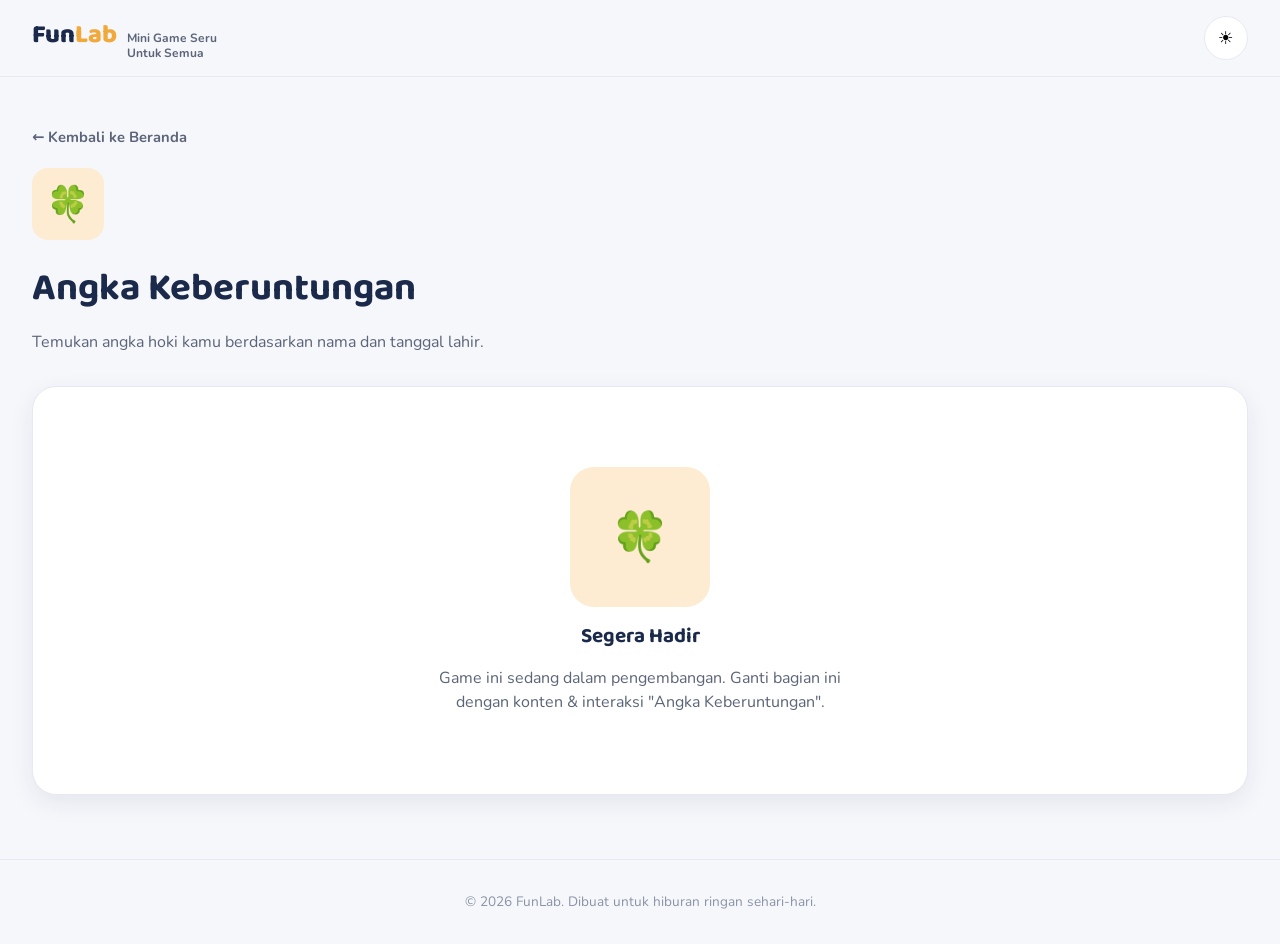
==== games/angka-keberuntungan/index.html @ c27fc66d "Add files via upload" ====
<!DOCTYPE html>
<html lang="id">
<head>
  <meta charset="UTF-8">
  <meta name="viewport" content="width=device-width, initial-scale=1.0">
  <title>Angka Keberuntungan — FunLab</title>
  <meta name="description" content="Temukan angka hoki kamu berdasarkan nama dan tanggal lahir.">
  <link rel="stylesheet" href="../../assets/css/style.css">
  <link rel="stylesheet" href="style.css">
</head>
<body>

  <header class="site-header">
    <div class="container">
      <a href="../../index.html" class="logo">
        <span class="logo-mark">Fun<span>Lab</span></span>
        <span class="logo-tagline">Mini Game Seru<br>Untuk Semua</span>
      </a>
      <button class="theme-toggle" aria-label="Ganti tema">☀️</button>
    </div>
  </header>

  <section class="game-page-hero">
    <div class="container">
      <a href="../../index.html" class="back-link">← Kembali ke Beranda</a>
      <div class="icon-box" style="--cat-bg: var(--gold-100)">🍀</div>
      <h1>Angka Keberuntungan</h1>
      <p>Temukan angka hoki kamu berdasarkan nama dan tanggal lahir.</p>
    </div>
  </section>

  <section class="section" style="padding-top: 0;">
    <div class="container">
      <div class="game-panel">
        <!--
          TODO (Iky): Bangun logika & UI game "Angka Keberuntungan" di sini.
          Elemen di bawah ini hanya placeholder tampilan.
        -->
        <div class="coming-soon">
          <div class="img-placeholder" data-asset="icon-angka-keberuntungan" style="--ph-color: var(--gold-100)">🍀</div>
          <h2>Segera Hadir</h2>
          <p>Game ini sedang dalam pengembangan. Ganti bagian ini dengan konten &amp; interaksi "Angka Keberuntungan".</p>
        </div>
      </div>
    </div>
  </section>

  <footer class="site-footer">
    <div class="container">
      <p>© 2026 FunLab. Dibuat untuk hiburan ringan sehari-hari.</p>
    </div>
  </footer>

  <script src="../../assets/js/main.js"></script>
  <script src="script.js"></script>
</body>
</html>
---- assets/css/style.css ----
/* =========================================================
   FUNLAB — Global Stylesheet
   Dipakai oleh index.html dan semua halaman di /games/*
   ========================================================= */

@import url('https://fonts.googleapis.com/css2?family=Baloo+2:wght@500;600;700;800&family=Nunito:wght@400;600;700;800&display=swap');

:root {
  /* ---- Warna dasar ---- */
  --navy-900: #16213E;
  --navy-800: #1B2A4A;
  --navy-700: #24345C;

  --yellow-500: #FFC93C;
  --yellow-600: #F2A93C;

  --coral-500: #FF6B81;
  --coral-100: #FFE3E8;

  --purple-500: #8B7FD9;
  --purple-100: #ECE9FA;

  --peach-500: #FF8A65;
  --peach-100: #FFE7DE;

  --green-500: #3FB57E;
  --green-100: #DFF5E9;

  --sky-500: #4DB6E5;
  --sky-100: #E1F3FC;

  --gold-500: #F2A93C;
  --gold-100: #FDECD1;

  --bg: #F6F7FB;
  --surface: #FFFFFF;
  --text-900: #1B2333;
  --text-600: #5B6478;
  --text-400: #8A93A6;
  --border: #E7E9F2;

  /* ---- Tipografi ---- */
  --font-display: 'Baloo 2', system-ui, sans-serif;
  --font-body: 'Nunito', system-ui, sans-serif;

  /* ---- Radius & bayangan ---- */
  --radius-lg: 24px;
  --radius-md: 16px;
  --radius-sm: 10px;
  --radius-pill: 999px;

  --shadow-card: 0 8px 24px rgba(27, 42, 74, 0.08);
  --shadow-pop: 0 12px 32px rgba(27, 42, 74, 0.16);
}

* { box-sizing: border-box; }

html {
  scroll-behavior: smooth;
}

body {
  margin: 0;
  font-family: var(--font-body);
  background: var(--bg);
  color: var(--text-900);
  line-height: 1.5;
  -webkit-font-smoothing: antialiased;
}

h1, h2, h3, h4 {
  font-family: var(--font-display);
  margin: 0;
  color: var(--navy-800);
}

p { margin: 0; }

a { text-decoration: none; color: inherit; }

img { max-width: 100%; display: block; }

button { font-family: var(--font-body); cursor: pointer; border: none; }

.container {
  max-width: 1280px;
  margin: 0 auto;
  padding: 0 32px;
}

/* ---- Placeholder gambar ----
   Ganti elemen ini dengan <img src="..."> begitu aset asli sudah ada.
   Warna & ukuran bisa disesuaikan lewat --ph-color di inline style. */
.img-placeholder {
  --ph-color: var(--purple-100);
  background: var(--ph-color);
  border-radius: var(--radius-md);
  display: flex;
  align-items: center;
  justify-content: center;
  color: var(--navy-800);
  font-size: 2rem;
  overflow: hidden;
}

/* =========================================================
   HEADER
   ========================================================= */

.site-header {
  position: sticky;
  top: 0;
  z-index: 50;
  background: rgba(246, 247, 251, 0.9);
  backdrop-filter: blur(8px);
  border-bottom: 1px solid var(--border);
}

.site-header .container {
  display: flex;
  align-items: center;
  justify-content: space-between;
  gap: 24px;
  height: 76px;
}

.logo {
  display: flex;
  align-items: baseline;
  gap: 10px;
}

.logo-mark {
  font-family: var(--font-display);
  font-weight: 800;
  font-size: 1.6rem;
  color: var(--navy-800);
}

.logo-mark span { color: var(--yellow-600); }

.logo-tagline {
  font-size: 0.75rem;
  color: var(--text-600);
  font-weight: 700;
  line-height: 1.2;
  display: none;
}

@media (min-width: 720px) {
  .logo-tagline { display: block; }
}

.main-nav {
  display: flex;
  align-items: center;
  gap: 4px;
  background: var(--surface);
  border: 1px solid var(--border);
  border-radius: var(--radius-pill);
  padding: 4px;
}

.main-nav a {
  display: flex;
  align-items: center;
  gap: 6px;
  padding: 10px 18px;
  border-radius: var(--radius-pill);
  font-weight: 700;
  font-size: 0.92rem;
  color: var(--text-600);
  white-space: nowrap;
}

.main-nav a.active {
  background: var(--navy-800);
  color: #fff;
}

.main-nav { display: none; }

@media (min-width: 960px) {
  .main-nav { display: flex; }
}

.theme-toggle {
  width: 44px;
  height: 44px;
  border-radius: 50%;
  background: var(--surface);
  border: 1px solid var(--border);
  display: flex;
  align-items: center;
  justify-content: center;
  font-size: 1.1rem;
  flex-shrink: 0;
}

/* =========================================================
   HERO
   ========================================================= */

.hero {
  background: radial-gradient(120% 140% at 80% 10%, var(--navy-700) 0%, var(--navy-900) 60%);
  border-radius: 0 0 40px 40px;
  overflow: hidden;
  position: relative;
}

.hero .container {
  display: grid;
  grid-template-columns: 1fr;
  align-items: center;
  gap: 40px;
  padding-top: 56px;
  padding-bottom: 56px;
}

@media (min-width: 900px) {
  .hero .container {
    grid-template-columns: 1.1fr 0.9fr;
    padding-top: 72px;
    padding-bottom: 72px;
  }
}

.hero-copy {
  position: relative;
  z-index: 2;
  color: #fff;
}

.hero-copy h1 {
  color: #fff;
  font-size: clamp(2.2rem, 5vw, 3.2rem);
  font-weight: 800;
  line-height: 1.15;
  margin-bottom: 20px;
}

.hero-copy h1 .accent-yellow { color: var(--yellow-500); }
.hero-copy h1 .accent-coral { color: var(--coral-500); }

.hero-copy p {
  color: rgba(255,255,255,0.72);
  font-size: 1.02rem;
  max-width: 46ch;
  margin-bottom: 28px;
}

.btn-primary {
  display: inline-flex;
  align-items: center;
  gap: 10px;
  background: var(--yellow-500);
  color: var(--navy-900);
  font-family: var(--font-display);
  font-weight: 700;
  font-size: 1rem;
  padding: 16px 28px;
  border-radius: var(--radius-pill);
  box-shadow: var(--shadow-pop);
  transition: transform 0.15s ease;
}

.btn-primary:hover { transform: translateY(-2px); }

.hero-visual {
  position: relative;
  z-index: 1;
  display: flex;
  align-items: center;
  justify-content: center;
}

.hero-visual .img-placeholder {
  width: 100%;
  aspect-ratio: 4 / 3;
  --ph-color: rgba(255,255,255,0.08);
  color: rgba(255,255,255,0.6);
  font-size: 3rem;
  border: 1.5px dashed rgba(255,255,255,0.25);
}

/* =========================================================
   SECTIONS
   ========================================================= */

.section {
  padding: 64px 0;
}

.section-head {
  display: flex;
  align-items: flex-end;
  justify-content: space-between;
  gap: 20px;
  margin-bottom: 28px;
}

.section-title {
  display: flex;
  align-items: center;
  gap: 10px;
  font-size: 1.6rem;
  font-weight: 700;
  margin-bottom: 6px;
}

.section-title .icon { font-size: 1.3rem; }

.section-sub {
  color: var(--text-600);
  font-size: 0.98rem;
}

.btn-ghost {
  display: inline-flex;
  align-items: center;
  gap: 8px;
  background: var(--surface);
  border: 1px solid var(--border);
  padding: 10px 18px;
  border-radius: var(--radius-pill);
  font-weight: 700;
  font-size: 0.9rem;
  color: var(--navy-800);
  white-space: nowrap;
}

/* ---- Grid kartu game populer ---- */

.game-grid {
  display: grid;
  grid-template-columns: repeat(2, 1fr);
  gap: 20px;
}

@media (min-width: 720px) {
  .game-grid { grid-template-columns: repeat(3, 1fr); }
}

@media (min-width: 1080px) {
  .game-grid { grid-template-columns: repeat(6, 1fr); }
}

.game-card {
  background: var(--card-bg, var(--purple-100));
  border-radius: var(--radius-lg);
  padding: 22px;
  display: flex;
  flex-direction: column;
  gap: 16px;
  box-shadow: var(--shadow-card);
  position: relative;
  transition: transform 0.15s ease, box-shadow 0.15s ease;
}

.game-card:hover {
  transform: translateY(-4px);
  box-shadow: var(--shadow-pop);
}

.game-card .img-placeholder {
  width: 100%;
  aspect-ratio: 1 / 1;
  --ph-color: rgba(255,255,255,0.55);
}

.game-card .badge {
  position: absolute;
  top: 18px;
  left: 18px;
  background: var(--navy-800);
  color: #fff;
  font-size: 0.72rem;
  font-weight: 700;
  padding: 5px 12px;
  border-radius: var(--radius-pill);
}

.game-card h3 {
  font-size: 1.08rem;
  display: flex;
  align-items: center;
  justify-content: space-between;
  gap: 8px;
}

.game-card .arrow {
  width: 34px;
  height: 34px;
  border-radius: 50%;
  background: #fff;
  display: flex;
  align-items: center;
  justify-content: center;
  flex-shrink: 0;
  font-size: 0.95rem;
  color: var(--navy-800);
}

.game-card p {
  color: var(--text-600);
  font-size: 0.88rem;
  flex: 1;
}

/* ---- Kategori ---- */

.category-grid {
  display: grid;
  grid-template-columns: 1fr;
  gap: 16px;
}

@media (min-width: 640px) {
  .category-grid { grid-template-columns: repeat(2, 1fr); }
}

@media (min-width: 960px) {
  .category-grid { grid-template-columns: repeat(3, 1fr); }
}

@media (min-width: 1200px) {
  .category-grid { grid-template-columns: repeat(6, 1fr); }
}

.category-card {
  background: var(--surface);
  border: 1px solid var(--border);
  border-radius: var(--radius-md);
  padding: 18px;
  display: flex;
  align-items: center;
  gap: 14px;
}

.category-card .icon-box {
  width: 46px;
  height: 46px;
  border-radius: var(--radius-sm);
  background: var(--cat-bg, var(--coral-100));
  display: flex;
  align-items: center;
  justify-content: center;
  font-size: 1.3rem;
  flex-shrink: 0;
}

.category-card .cat-name {
  font-weight: 800;
  font-size: 0.98rem;
  color: var(--cat-color, var(--coral-500));
  margin-bottom: 2px;
}

.category-card .cat-count {
  font-size: 0.82rem;
  color: var(--text-400);
  font-weight: 700;
}

.category-card .cat-arrow {
  margin-left: auto;
  width: 30px;
  height: 30px;
  border-radius: 50%;
  background: var(--bg);
  display: flex;
  align-items: center;
  justify-content: center;
  font-size: 0.85rem;
  color: var(--text-600);
  flex-shrink: 0;
}

/* =========================================================
   FOOTER
   ========================================================= */

.site-footer {
  border-top: 1px solid var(--border);
  padding: 32px 0;
  color: var(--text-400);
  font-size: 0.85rem;
  text-align: center;
}

/* =========================================================
   MODE GELAP
   Diaktifkan lewat tombol ☀️/🌙 di header (lihat main.js)
   ========================================================= */

body[data-theme="dark"] {
  --bg: #0F1524;
  --surface: #1B2333;
  --text-900: #F2F4FA;
  --text-600: #AEB6CC;
  --text-400: #7C859E;
  --border: #2A3350;
}

body[data-theme="dark"] .site-header {
  background: rgba(15, 21, 36, 0.85);
}

body[data-theme="dark"] h1,
body[data-theme="dark"] h2,
body[data-theme="dark"] h3,
body[data-theme="dark"] h4 {
  color: var(--text-900);
}

/* =========================================================
   HALAMAN GAME (placeholder)
   ========================================================= */

.game-page-hero {
  padding: 48px 0 32px;
}

.game-page-hero .back-link {
  display: inline-flex;
  align-items: center;
  gap: 8px;
  font-weight: 700;
  color: var(--text-600);
  margin-bottom: 20px;
  font-size: 0.92rem;
}

.game-page-hero .icon-box {
  width: 72px;
  height: 72px;
  border-radius: var(--radius-md);
  display: flex;
  align-items: center;
  justify-content: center;
  font-size: 2.2rem;
  margin-bottom: 20px;
  background: var(--cat-bg, var(--purple-100));
}

.game-page-hero h1 {
  font-size: clamp(1.8rem, 4vw, 2.4rem);
  margin-bottom: 12px;
}

.game-page-hero p {
  color: var(--text-600);
  max-width: 60ch;
  font-size: 1rem;
}

.game-panel {
  background: var(--surface);
  border: 1px solid var(--border);
  border-radius: var(--radius-lg);
  padding: 32px;
  box-shadow: var(--shadow-card);
}

.coming-soon {
  display: flex;
  flex-direction: column;
  align-items: center;
  text-align: center;
  gap: 14px;
  padding: 48px 20px;
}

.coming-soon .img-placeholder {
  width: 140px;
  height: 140px;
  border-radius: var(--radius-lg);
  font-size: 3rem;
}

.coming-soon h2 {
  font-size: 1.3rem;
}

.coming-soon p {
  color: var(--text-600);
  max-width: 42ch;
}
---- games/angka-keberuntungan/style.css ----
/* Angka Keberuntungan — style khusus game ini.
   File global tetap dipakai dari /assets/css/style.css.
   Tambahkan override atau komponen baru di bawah ini. */
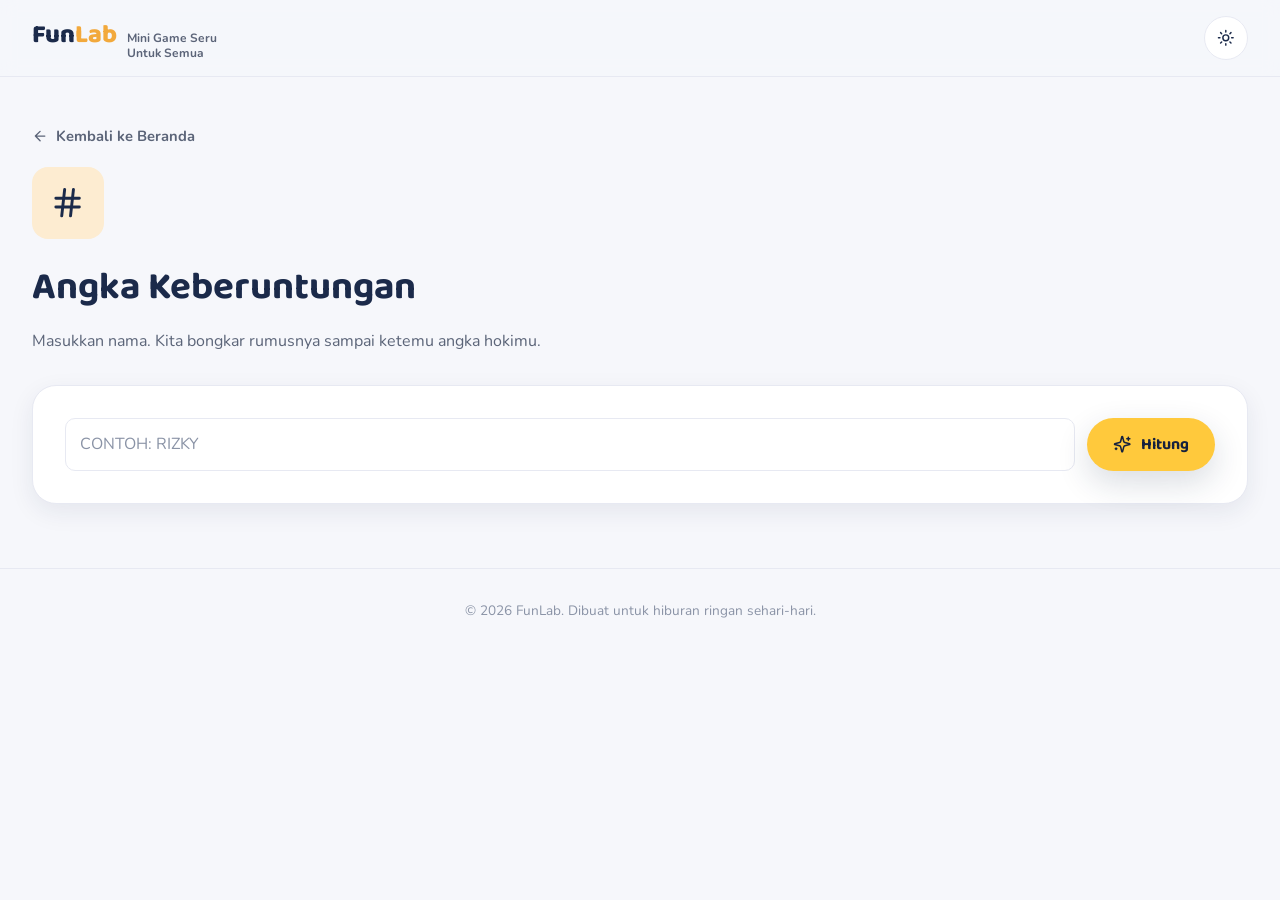
==== commit f7cfe9a0: "Add files via upload" ====
--- a/games/angka-keberuntungan/index.html
+++ b/games/angka-keberuntungan/index.html
@@ -4,7 +4,7 @@
   <meta charset="UTF-8">
   <meta name="viewport" content="width=device-width, initial-scale=1.0">
   <title>Angka Keberuntungan — FunLab</title>
-  <meta name="description" content="Temukan angka hoki kamu berdasarkan nama dan tanggal lahir.">
+  <meta name="description" content="Ubah namamu jadi angka dan bongkar rumusnya sampai ketemu angka keberuntunganmu.">
   <link rel="stylesheet" href="../../assets/css/style.css">
   <link rel="stylesheet" href="style.css">
 </head>
@@ -16,31 +16,69 @@
         <span class="logo-mark">Fun<span>Lab</span></span>
         <span class="logo-tagline">Mini Game Seru<br>Untuk Semua</span>
       </a>
-      <button class="theme-toggle" aria-label="Ganti tema">☀️</button>
+      <button class="theme-toggle" type="button" aria-label="Ganti tema"></button>
     </div>
   </header>
 
   <section class="game-page-hero">
     <div class="container">
-      <a href="../../index.html" class="back-link">← Kembali ke Beranda</a>
-      <div class="icon-box" style="--cat-bg: var(--gold-100)">🍀</div>
+      <a href="../../index.html" class="back-link"><i data-icon="arrow-left"></i> Kembali ke Beranda</a>
+      <div class="icon-box" style="--cat-bg: var(--gold-100)"><i data-icon="hash"></i></div>
       <h1>Angka Keberuntungan</h1>
-      <p>Temukan angka hoki kamu berdasarkan nama dan tanggal lahir.</p>
+      <p>Masukkan nama. Kita bongkar rumusnya sampai ketemu angka hokimu.</p>
     </div>
   </section>
 
   <section class="section" style="padding-top: 0;">
     <div class="container">
       <div class="game-panel">
-        <!--
-          TODO (Iky): Bangun logika & UI game "Angka Keberuntungan" di sini.
-          Elemen di bawah ini hanya placeholder tampilan.
-        -->
-        <div class="coming-soon">
-          <div class="img-placeholder" data-asset="icon-angka-keberuntungan" style="--ph-color: var(--gold-100)">🍀</div>
-          <h2>Segera Hadir</h2>
-          <p>Game ini sedang dalam pengembangan. Ganti bagian ini dengan konten &amp; interaksi "Angka Keberuntungan".</p>
+
+        <div class="name-row">
+          <input class="input" id="name" maxlength="40" placeholder="Contoh: RIZKY" autocomplete="off" aria-label="Nama kamu">
+          <button class="btn btn-primary" id="calculate" type="button"><i data-icon="sparkles"></i> Hitung</button>
         </div>
+
+        <p class="form-error" id="error" role="alert" hidden></p>
+
+        <section id="loading" class="calc-loading" hidden aria-live="polite">
+          <div class="spin"><i data-icon="hash"></i></div>
+          <div class="loading-title" id="loadingText">Membaca nama...</div>
+          <div class="loading-sub" id="loadingSub">Menyiapkan rumus</div>
+          <div class="progress"><div class="progress-fill" id="loadingBar"></div></div>
+        </section>
+
+        <section id="result" hidden aria-live="polite">
+          <div class="lucky-name" id="displayName"></div>
+
+          <div class="lucky-number-box">
+            <small>ANGKA KEBERUNTUNGAN</small>
+            <div class="lucky-number" id="final">0</div>
+          </div>
+
+          <div class="formula">
+            <div class="formula-title"><i data-icon="calculator"></i> Rumusnya</div>
+
+            <div class="formula-step">
+              <b>1. Ubah setiap huruf menjadi angka</b>
+              <div class="letters" id="letters"></div>
+            </div>
+
+            <div class="formula-step">
+              <b>2. Jumlahkan semua angka</b>
+              <div class="formula-line" id="sumStep"></div>
+            </div>
+
+            <div class="formula-step">
+              <b>3. Jika lebih dari 9, jumlahkan digitnya lagi</b>
+              <div class="formula-line" id="reduceStep"></div>
+            </div>
+          </div>
+
+          <div class="meaning"><i data-icon="sparkles"></i><span id="meaning"></span></div>
+
+          <button class="btn btn-secondary btn-block" id="again" type="button" style="margin-top:16px"><i data-icon="rotate-ccw"></i> Coba Nama Lain</button>
+        </section>
+
       </div>
     </div>
   </section>
@@ -51,6 +89,7 @@
     </div>
   </footer>
 
+  <script src="../../assets/js/icons.js"></script>
   <script src="../../assets/js/main.js"></script>
   <script src="script.js"></script>
 </body>
--- a/assets/css/style.css
+++ b/assets/css/style.css
@@ -89,18 +89,33 @@
 }
 
 /* ---- Placeholder gambar ----
-   Ganti elemen ini dengan <img src="..."> begitu aset asli sudah ada.
-   Warna & ukuran bisa disesuaikan lewat --ph-color di inline style. */
+   Kotak kosong penanda tempat aset. Label kecil di bawah icon menunjukkan
+   nama aset (atribut data-asset). Ganti elemen ini dengan <img src="...">
+   begitu aset asli sudah ada. Warna diatur lewat --ph-color di inline style. */
 .img-placeholder {
   --ph-color: var(--purple-100);
   background: var(--ph-color);
   border-radius: var(--radius-md);
   display: flex;
-  align-items: center;
-  justify-content: center;
+  flex-direction: column;
+  align-items: center;
+  justify-content: center;
+  gap: 8px;
   color: var(--navy-800);
-  font-size: 2rem;
+  font-size: 2.2rem;
   overflow: hidden;
+  border: 1.5px dashed rgba(27, 42, 74, 0.22);
+}
+
+.img-placeholder .fl-icon { opacity: 0.4; }
+
+.img-placeholder::after {
+  content: attr(data-asset);
+  font-family: var(--font-body);
+  font-size: 0.68rem;
+  font-weight: 700;
+  letter-spacing: 0.04em;
+  opacity: 0.55;
 }
 
 /* =========================================================
@@ -280,7 +295,7 @@
   --ph-color: rgba(255,255,255,0.08);
   color: rgba(255,255,255,0.6);
   font-size: 3rem;
-  border: 1.5px dashed rgba(255,255,255,0.25);
+  border-color: rgba(255,255,255,0.25);
 }
 
 /* =========================================================
@@ -342,7 +357,7 @@
 }
 
 @media (min-width: 1080px) {
-  .game-grid { grid-template-columns: repeat(6, 1fr); }
+  .game-grid { grid-template-columns: repeat(4, 1fr); }
 }
 
 .game-card {
@@ -490,7 +505,7 @@
 
 /* =========================================================
    MODE GELAP
-   Diaktifkan lewat tombol ☀️/🌙 di header (lihat main.js)
+   Diaktifkan lewat tombol tema di header (lihat main.js)
    ========================================================= */
 
 body[data-theme="dark"] {
@@ -586,3 +601,157 @@
   color: var(--text-600);
   max-width: 42ch;
 }
+
+/* =========================================================
+   IKON (SVG inline — lihat assets/js/icons.js)
+   ========================================================= */
+
+[data-icon] {
+  display: inline-flex;
+  align-items: center;
+  justify-content: center;
+  font-style: normal;
+  line-height: 0;
+}
+
+.fl-icon {
+  width: 1em;
+  height: 1em;
+  flex-shrink: 0;
+}
+
+.main-nav a .fl-icon { font-size: 1.05rem; }
+
+.section-title .icon {
+  display: inline-flex;
+  font-size: 1.4rem;
+  color: var(--yellow-600);
+}
+
+.btn-primary .fl-icon,
+.btn-ghost .fl-icon { font-size: 1.1em; }
+
+.theme-toggle { color: var(--navy-800); }
+body[data-theme="dark"] .theme-toggle { color: var(--yellow-500); }
+
+.game-card .badge {
+  display: inline-flex;
+  align-items: center;
+  gap: 6px;
+}
+
+.game-card .arrow .fl-icon { font-size: 1rem; }
+.category-card .icon-box { color: var(--cat-color, var(--coral-500)); }
+.game-page-hero .icon-box { color: var(--navy-800); }
+.category-card .cat-arrow .fl-icon { font-size: 0.95rem; }
+
+.back-link .fl-icon { font-size: 1.1em; }
+
+@keyframes fl-spin { to { transform: rotate(360deg); } }
+
+/* =========================================================
+   KOMPONEN GAME (dipakai bersama oleh halaman /games/*)
+   ========================================================= */
+
+[hidden] { display: none !important; }
+
+button:focus-visible,
+a:focus-visible,
+.input:focus-visible,
+.select:focus-visible {
+  outline: 3px solid var(--purple-500);
+  outline-offset: 2px;
+}
+
+.form-field label {
+  display: block;
+  font-weight: 800;
+  font-size: 0.85rem;
+  color: var(--text-600);
+  margin-bottom: 6px;
+}
+
+.input,
+.select {
+  width: 100%;
+  padding: 13px 14px;
+  border: 1.5px solid var(--border);
+  border-radius: var(--radius-sm);
+  background: var(--surface);
+  color: var(--text-900);
+  font-family: var(--font-body);
+  font-size: 1rem;
+}
+
+.input::placeholder { color: var(--text-400); }
+
+.input:focus,
+.select:focus {
+  outline: none;
+  border-color: var(--purple-500);
+  box-shadow: 0 0 0 3px rgba(139, 127, 217, 0.25);
+}
+
+.btn {
+  display: inline-flex;
+  align-items: center;
+  justify-content: center;
+  gap: 10px;
+  padding: 14px 26px;
+  border-radius: var(--radius-pill);
+  font-family: var(--font-display);
+  font-weight: 700;
+  font-size: 1rem;
+  transition: transform 0.15s ease, filter 0.15s ease;
+}
+
+.btn .fl-icon { font-size: 1.15em; }
+.btn:hover:not(:disabled) { transform: translateY(-2px); }
+.btn:disabled { opacity: 0.5; cursor: not-allowed; }
+.btn-block { width: 100%; }
+
+.btn-secondary {
+  background: var(--bg);
+  border: 1px solid var(--border);
+  color: var(--text-900);
+}
+
+.form-error {
+  margin-top: 14px;
+  text-align: center;
+  font-weight: 800;
+  color: var(--coral-500);
+}
+
+.note {
+  text-align: center;
+  color: var(--text-400);
+  font-size: 0.82rem;
+  margin-top: 12px;
+}
+
+.pill {
+  display: inline-flex;
+  align-items: center;
+  gap: 6px;
+  background: var(--surface);
+  border: 1px solid var(--border);
+  border-radius: var(--radius-pill);
+  padding: 7px 14px;
+  font-weight: 800;
+  font-size: 0.85rem;
+}
+
+/* Kartu pastel di mode gelap: teks harus tetap gelap agar terbaca */
+body[data-theme="dark"] .game-card h3 { color: var(--navy-800); }
+body[data-theme="dark"] .game-card p { color: #4A5468; }
+body[data-theme="dark"] .coming-soon .img-placeholder { color: var(--navy-800); }
+
+@media (prefers-reduced-motion: reduce) {
+  *, *::before, *::after {
+    animation-duration: 0.01ms !important;
+    animation-iteration-count: 1 !important;
+    transition-duration: 0.01ms !important;
+    scroll-behavior: auto !important;
+  }
+}
--- a/games/angka-keberuntungan/style.css
+++ b/games/angka-keberuntungan/style.css
@@ -1,3 +1,134 @@
 /* Angka Keberuntungan — style khusus game ini.
-   File global tetap dipakai dari /assets/css/style.css.
-   Tambahkan override atau komponen baru di bawah ini. */
+   File global tetap dipakai dari /assets/css/style.css. */
+
+.name-row { display: flex; gap: 12px; }
+.name-row .input { flex: 1; text-transform: uppercase; }
+
+/* ---- Loading ---- */
+.calc-loading { text-align: center; padding: 40px 16px 24px; }
+
+.calc-loading .spin { font-size: 3rem; color: var(--purple-500); }
+.calc-loading .spin .fl-icon { animation: fl-spin 1.2s linear infinite; }
+
+.loading-title {
+  font-family: var(--font-display);
+  font-weight: 700;
+  font-size: 1.3rem;
+  margin: 12px 0 4px;
+  color: var(--text-900);
+}
+
+.loading-sub { color: var(--text-400); font-size: 0.85rem; font-weight: 700; }
+
+.progress {
+  height: 8px;
+  background: var(--border);
+  border-radius: var(--radius-pill);
+  max-width: 420px;
+  margin: 20px auto 0;
+  overflow: hidden;
+}
+
+.progress-fill {
+  height: 100%;
+  width: 0;
+  border-radius: inherit;
+  background: linear-gradient(90deg, var(--coral-500), var(--purple-500));
+  transition: width 0.5s ease;
+}
+
+/* ---- Hasil ---- */
+#result {
+  margin-top: 28px;
+  padding-top: 28px;
+  border-top: 1px dashed var(--border);
+}
+
+.lucky-name {
+  text-align: center;
+  font-family: var(--font-display);
+  font-weight: 800;
+  font-size: 1.7rem;
+  color: var(--coral-500);
+  overflow-wrap: anywhere;
+}
+
+.lucky-number-box { text-align: center; padding: 20px; }
+
+.lucky-number-box small {
+  display: block;
+  font-weight: 800;
+  letter-spacing: 0.12em;
+  color: var(--text-400);
+  font-size: 0.75rem;
+}
+
+.lucky-number {
+  font-family: var(--font-display);
+  font-weight: 800;
+  font-size: 6rem;
+  line-height: 1;
+  color: var(--purple-500);
+}
+
+.formula-title {
+  display: flex;
+  align-items: center;
+  gap: 8px;
+  font-family: var(--font-display);
+  font-weight: 700;
+  font-size: 1.15rem;
+  color: var(--text-900);
+  margin-bottom: 4px;
+}
+
+.formula-title .fl-icon { color: var(--purple-500); }
+
+.formula-step {
+  border: 1px solid var(--border);
+  border-radius: var(--radius-md);
+  padding: 16px;
+  margin: 10px 0;
+  background: var(--bg);
+  color: var(--text-900);
+}
+
+.formula-step b { color: var(--purple-500); }
+.formula-line { margin-top: 8px; overflow-wrap: anywhere; }
+.chain-arrow { display: inline-flex; vertical-align: middle; margin: 0 8px; color: var(--text-400); }
+
+.letters { display: flex; flex-wrap: wrap; gap: 8px; margin-top: 10px; }
+
+.letter {
+  min-width: 44px;
+  padding: 8px 10px;
+  text-align: center;
+  border: 1px solid var(--border);
+  border-radius: 10px;
+  background: var(--surface);
+}
+
+.letter strong { display: block; font-family: var(--font-display); }
+.letter small { color: var(--text-400); font-weight: 700; }
+
+.meaning {
+  display: flex;
+  align-items: center;
+  justify-content: center;
+  gap: 12px;
+  margin-top: 16px;
+  padding: 18px;
+  border-radius: var(--radius-md);
+  background: var(--gold-100);
+  color: var(--navy-800);
+  font-weight: 800;
+  text-align: center;
+}
+
+.meaning .fl-icon { font-size: 1.5rem; color: var(--gold-500); }
+
+@media (max-width: 600px) {
+  .name-row { flex-direction: column; }
+  .game-panel { padding: 20px; }
+  .lucky-number { font-size: 4.5rem; }
+}
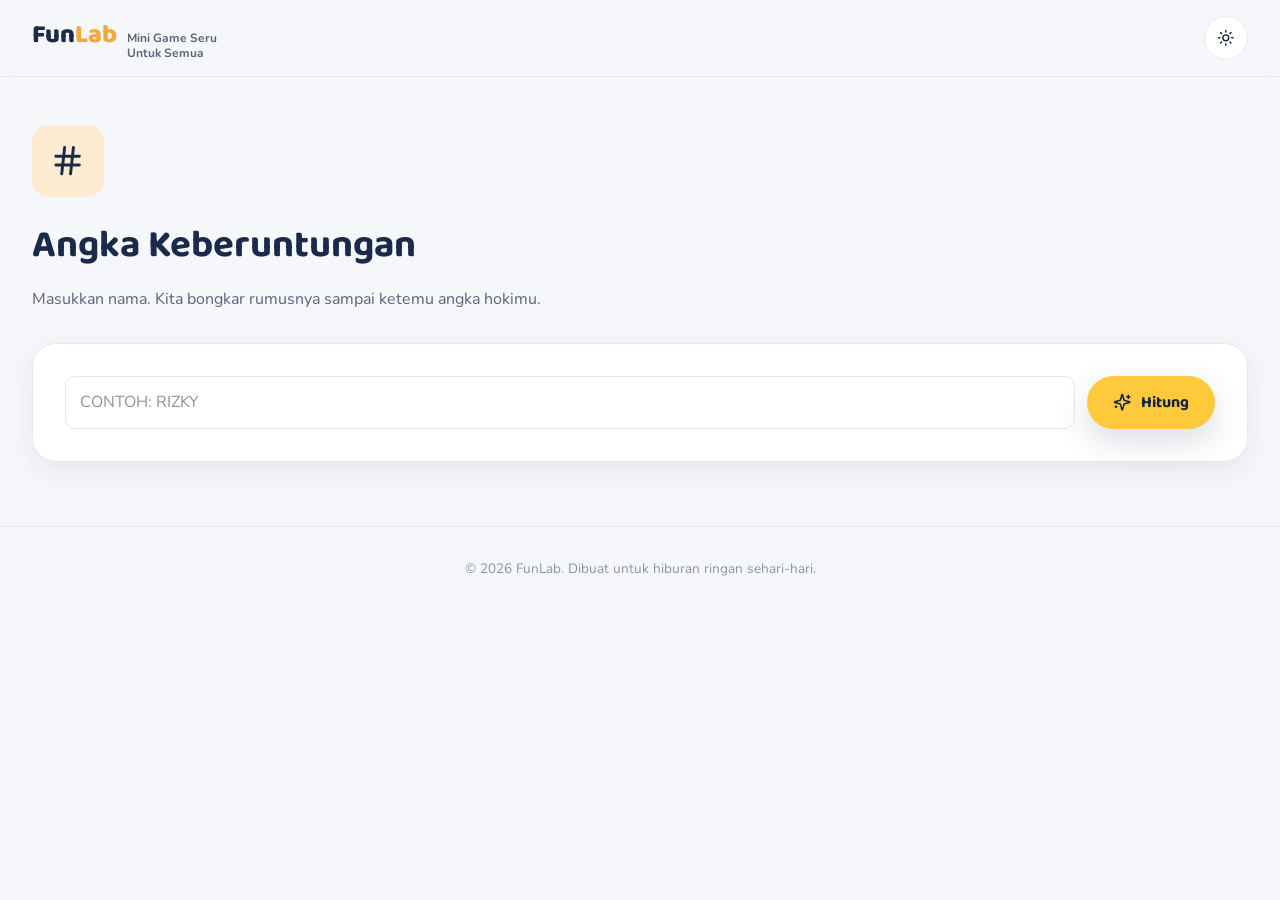
==== commit 18e62ed7: "Add files via upload" ====
--- a/games/angka-keberuntungan/index.html
+++ b/games/angka-keberuntungan/index.html
@@ -22,7 +22,6 @@
 
   <section class="game-page-hero">
     <div class="container">
-      <a href="../../index.html" class="back-link"><i data-icon="arrow-left"></i> Kembali ke Beranda</a>
       <div class="icon-box" style="--cat-bg: var(--gold-100)"><i data-icon="hash"></i></div>
       <h1>Angka Keberuntungan</h1>
       <p>Masukkan nama. Kita bongkar rumusnya sampai ketemu angka hokimu.</p>
--- a/assets/css/style.css
+++ b/assets/css/style.css
@@ -536,16 +536,6 @@
   padding: 48px 0 32px;
 }
 
-.game-page-hero .back-link {
-  display: inline-flex;
-  align-items: center;
-  gap: 8px;
-  font-weight: 700;
-  color: var(--text-600);
-  margin-bottom: 20px;
-  font-size: 0.92rem;
-}
-
 .game-page-hero .icon-box {
   width: 72px;
   height: 72px;
@@ -644,8 +634,6 @@
 .category-card .icon-box { color: var(--cat-color, var(--coral-500)); }
 .game-page-hero .icon-box { color: var(--navy-800); }
 .category-card .cat-arrow .fl-icon { font-size: 0.95rem; }
-
-.back-link .fl-icon { font-size: 1.1em; }
 
 @keyframes fl-spin { to { transform: rotate(360deg); } }
 
